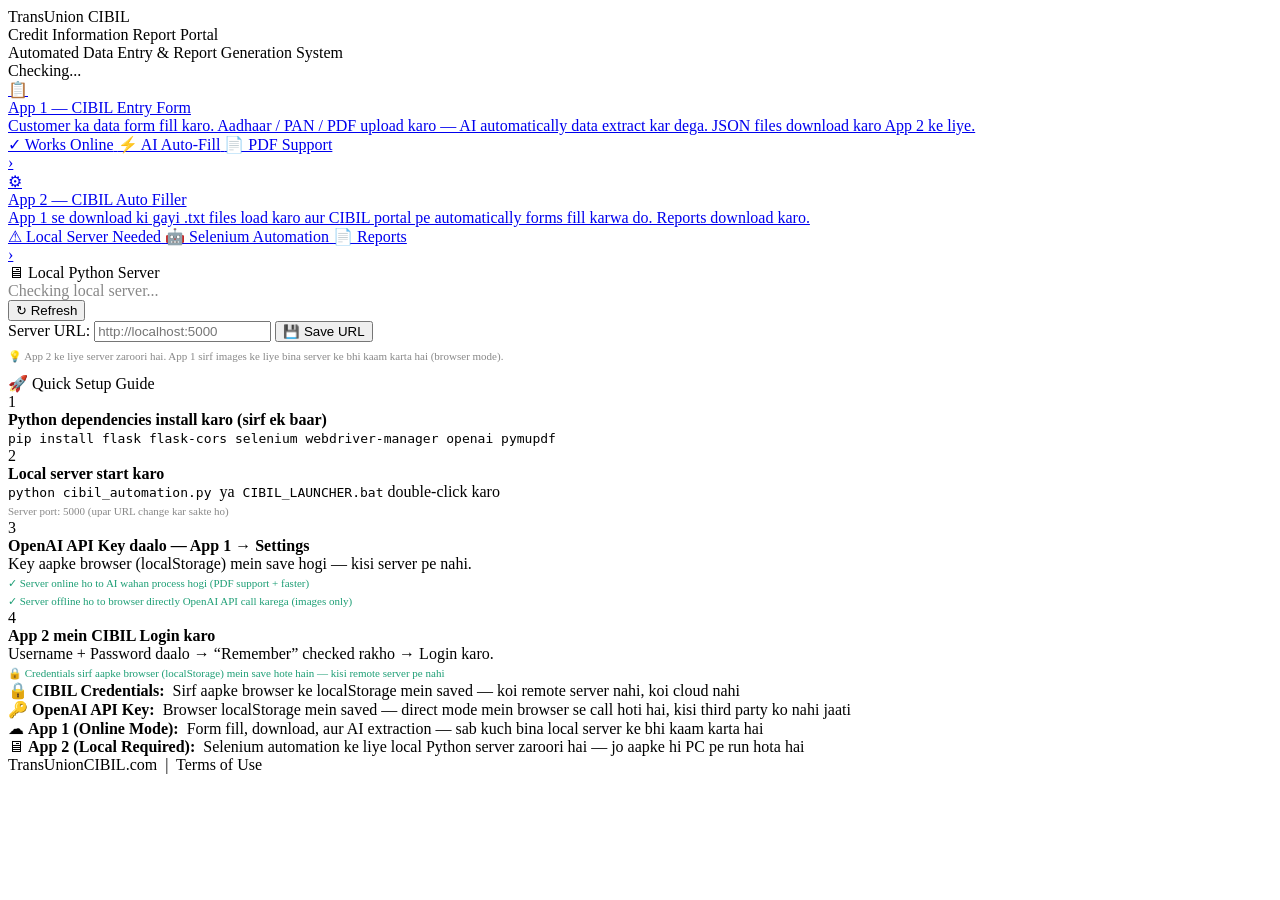
==== index.html @ ef6bb685 "Add files via upload" ====
<!DOCTYPE html>
<html lang="en">
<head>
<meta charset="UTF-8">
<meta name="viewport" content="width=device-width, initial-scale=1.0">
<title>CIBIL Portal — Home</title>
<link rel="stylesheet" href="css/common.css">
<link rel="stylesheet" href="css/home.css">
</head>
<body>

<div class="topbar">
  <div class="topbar-brand">
    <div class="topbar-logo-box">
      <span class="logo-text">TransUnion</span>
      <span class="logo-sub">CIBIL</span>
    </div>
    <div>
      <div class="brand-title">Credit Information Report Portal</div>
      <div class="brand-sub">Automated Data Entry &amp; Report Generation System</div>
    </div>
  </div>
  <div id="srvBadge" class="srv-badge srv-chk"><div class="dot"></div> Checking...</div>
</div>

<div class="home-content">

  <!-- ── APP CARDS ── -->
  <div class="app-cards">

    <a class="app-card" href="App1_CIBIL_Entry_Form.html">
      <div class="app-card-icon">&#128203;</div>
      <div class="app-card-body">
        <div class="app-card-title">App 1 &mdash; CIBIL Entry Form</div>
        <div class="app-card-desc">
          Customer ka data form fill karo. Aadhaar / PAN / PDF upload karo &mdash;
          AI automatically data extract kar dega. JSON files download karo App 2 ke liye.
        </div>
        <div class="app-card-features">
          <span class="feat-chip feat-online">&#10003; Works Online</span>
          <span class="feat-chip feat-ai">&#9889; AI Auto-Fill</span>
          <span class="feat-chip feat-docs">&#128196; PDF Support</span>
        </div>
      </div>
      <div class="app-card-arrow">&#8250;</div>
    </a>

    <a class="app-card" href="App2_CIBIL_Auto_Filler.html">
      <div class="app-card-icon">&#9881;</div>
      <div class="app-card-body">
        <div class="app-card-title">App 2 &mdash; CIBIL Auto Filler</div>
        <div class="app-card-desc">
          App 1 se download ki gayi .txt files load karo aur CIBIL portal pe
          automatically forms fill karwa do. Reports download karo.
        </div>
        <div class="app-card-features">
          <span class="feat-chip feat-warn">&#9888; Local Server Needed</span>
          <span class="feat-chip feat-ai">&#129302; Selenium Automation</span>
          <span class="feat-chip feat-docs">&#128196; Reports</span>
        </div>
      </div>
      <div class="app-card-arrow">&#8250;</div>
    </a>

  </div>

  <!-- ── SERVER STATUS ── -->
  <div class="panel-card">
    <div class="panel-title">&#128421; Local Python Server</div>

    <div class="server-status-row">
      <div id="srvDetailMsg" class="srv-detail-msg" style="color:#888">Checking local server...</div>
      <button class="btn-sm btn-teal-sm" onclick="checkHomeServer()">&#8635; Refresh</button>
    </div>

    <div class="srv-url-row">
      <label>Server URL:</label>
      <input type="text" id="serverUrlInput" placeholder="http://localhost:5000">
      <button class="btn-sm btn-green-sm" onclick="saveServerUrl()">&#128190; Save URL</button>
    </div>
    <p style="font-size:11px;color:#888;margin-top:8px">
      &#128161; App 2 ke liye server zaroori hai. App 1 sirf images ke liye bina server ke bhi kaam karta hai (browser mode).
    </p>
  </div>

  <!-- ── SETUP GUIDE ── -->
  <div class="panel-card">
    <div class="panel-title">&#128640; Quick Setup Guide</div>
    <div class="setup-steps">

      <div class="setup-step">
        <span class="step-num">1</span>
        <div class="step-body">
          <strong>Python dependencies install karo (sirf ek baar)</strong><br>
          <code>pip install flask flask-cors selenium webdriver-manager openai pymupdf</code>
        </div>
      </div>

      <div class="setup-step">
        <span class="step-num">2</span>
        <div class="step-body">
          <strong>Local server start karo</strong><br>
          <code>python cibil_automation.py</code> &nbsp;ya&nbsp; <code>CIBIL_LAUNCHER.bat</code> double-click karo<br>
          <span style="color:#888;font-size:11px">Server port: 5000 (upar URL change kar sakte ho)</span>
        </div>
      </div>

      <div class="setup-step">
        <span class="step-num">3</span>
        <div class="step-body">
          <strong>OpenAI API Key daalo — App 1 &rarr; Settings</strong><br>
          Key aapke browser (localStorage) mein save hogi &mdash; kisi server pe nahi.<br>
          <span style="color:#1D9E75;font-size:11px">
            &#10003; Server online ho to AI wahan process hogi (PDF support + faster)<br>
            &#10003; Server offline ho to browser directly OpenAI API call karega (images only)
          </span>
        </div>
      </div>

      <div class="setup-step">
        <span class="step-num">4</span>
        <div class="step-body">
          <strong>App 2 mein CIBIL Login karo</strong><br>
          Username + Password daalo &rarr; &ldquo;Remember&rdquo; checked rakho &rarr; Login karo.<br>
          <span style="color:#1D9E75;font-size:11px">
            &#128274; Credentials sirf aapke browser (localStorage) mein save hote hain &mdash; kisi remote server pe nahi
          </span>
        </div>
      </div>

    </div>
  </div>

  <!-- ── SECURITY INFO ── -->
  <div class="info-chips">
    <div class="info-chip">
      &#128274; <strong>CIBIL Credentials:</strong>&nbsp;
      Sirf aapke browser ke localStorage mein saved &mdash; koi remote server nahi, koi cloud nahi
    </div>
    <div class="info-chip">
      &#128273; <strong>OpenAI API Key:</strong>&nbsp;
      Browser localStorage mein saved &mdash; direct mode mein browser se call hoti hai, kisi third party ko nahi jaati
    </div>
    <div class="info-chip">
      &#9729; <strong>App 1 (Online Mode):</strong>&nbsp;
      Form fill, download, aur AI extraction &mdash; sab kuch bina local server ke bhi kaam karta hai
    </div>
    <div class="info-chip">
      &#128421; <strong>App 2 (Local Required):</strong>&nbsp;
      Selenium automation ke liye local Python server zaroori hai &mdash; jo aapke hi PC pe run hota hai
    </div>
  </div>

</div>

<div class="footer">TransUnionCIBIL.com &nbsp;|&nbsp; Terms of Use</div>

<script src="js/config.js"></script>
<script>
// ── Init ────────────────────────────────────────────────────
document.getElementById('serverUrlInput').value =
  localStorage.getItem(LS.SERVER_URL) || 'http://localhost:5000';

async function checkHomeServer() {
  const badge  = document.getElementById('srvBadge');
  const detail = document.getElementById('srvDetailMsg');
  badge.className  = 'srv-badge srv-chk';
  badge.innerHTML  = '<div class="dot"></div> Checking...';
  detail.textContent = 'Checking...';
  detail.style.color = '#888';
  try {
    const r = await fetch(SERVER + '/ping', { signal: AbortSignal.timeout(3000) });
    const d = await r.json();
    badge.className = 'srv-badge srv-ok';
    badge.innerHTML = '<div class="dot"></div> Server Online';
    detail.textContent = '✓ Server online — AI: ' + (d.ai_provider || 'N/A') +
                         ' | Selenium: ' + (d.selenium ? 'OK' : 'Not installed');
    detail.style.color = '#1a6b3a';
  } catch {
    badge.className = 'srv-badge srv-err';
    badge.innerHTML = '<div class="dot"></div> Server Offline';
    detail.textContent = '✗ Server offline — App 1 browser mode mein kaam karega. ' +
                         'App 2 ke liye cibil_automation.py chalao.';
    detail.style.color = '#c0392b';
  }
}

function saveServerUrl() {
  const val = document.getElementById('serverUrlInput').value.trim();
  if (!val) return;
  localStorage.setItem(LS.SERVER_URL, val);
  const btn = event.target;
  btn.textContent = '✓ Saved!';
  setTimeout(() => btn.textContent = '💾 Save URL', 2000);
}

checkHomeServer();
</script>
</body>
</html>
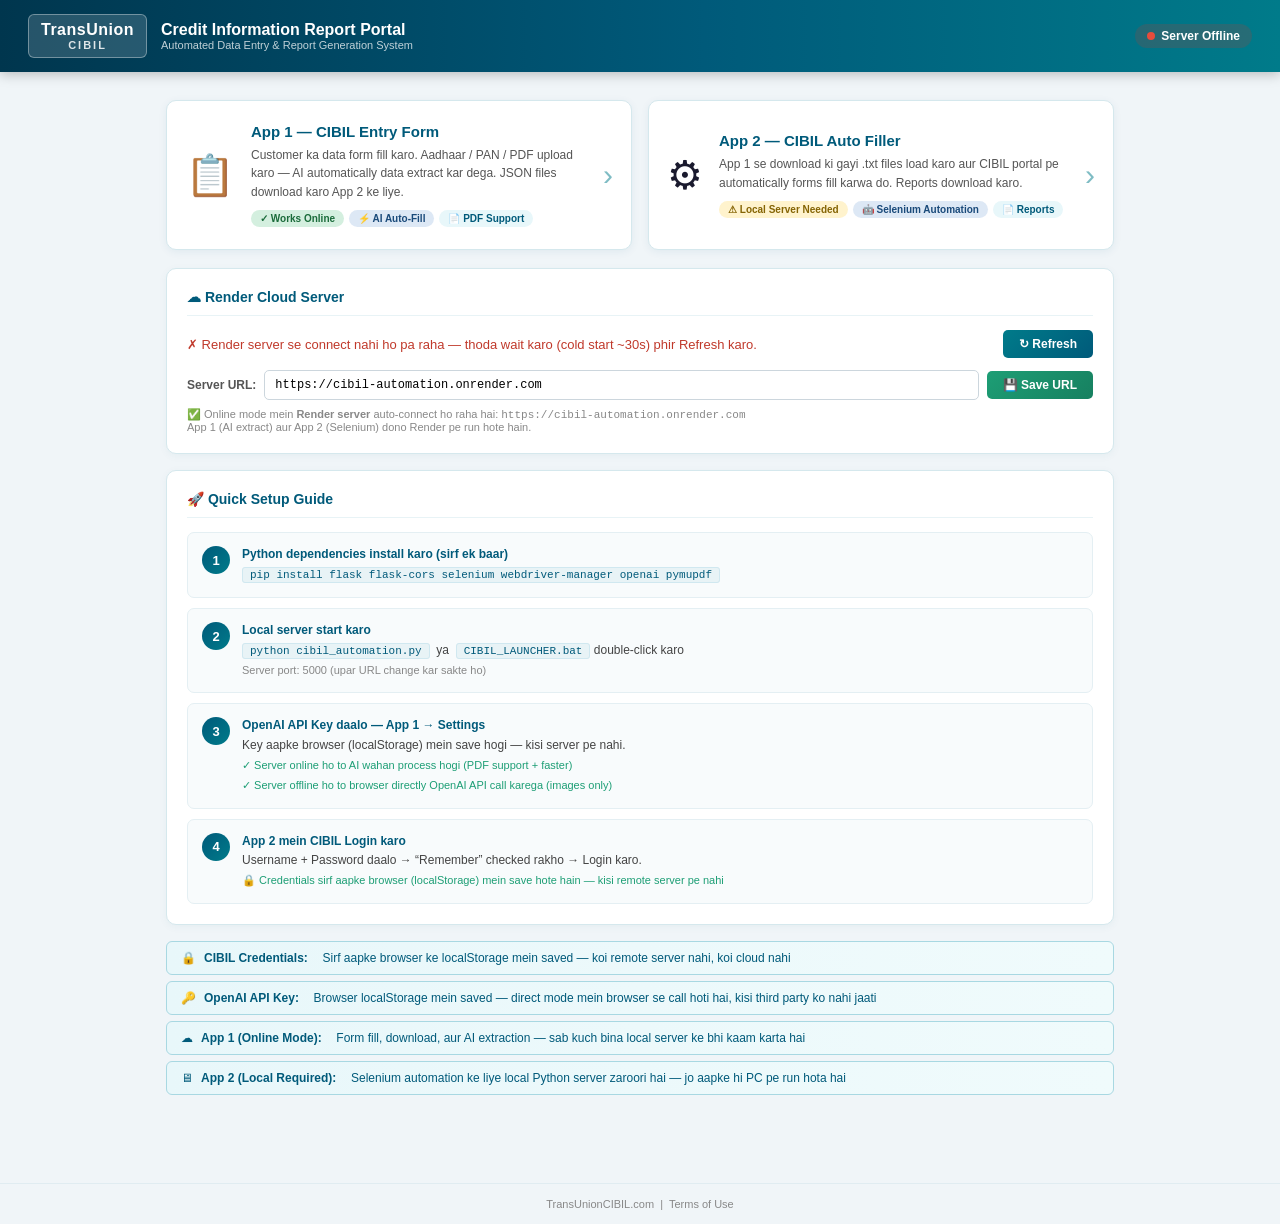
==== commit c638ab66: "Fix: auto-connect to Render server when running online (GitHub Pages) - config.js: detect localhost " ====
--- a/index.html
+++ b/index.html
@@ -66,19 +66,19 @@
 
   <!-- ── SERVER STATUS ── -->
   <div class="panel-card">
-    <div class="panel-title">&#128421; Local Python Server</div>
+    <div class="panel-title" id="serverPanelTitle">&#128421; Server Status</div>
 
     <div class="server-status-row">
-      <div id="srvDetailMsg" class="srv-detail-msg" style="color:#888">Checking local server...</div>
+      <div id="srvDetailMsg" class="srv-detail-msg" style="color:#888">Checking server...</div>
       <button class="btn-sm btn-teal-sm" onclick="checkHomeServer()">&#8635; Refresh</button>
     </div>
 
     <div class="srv-url-row">
       <label>Server URL:</label>
-      <input type="text" id="serverUrlInput" placeholder="http://localhost:5000">
+      <input type="text" id="serverUrlInput" placeholder="https://cibil-automation.onrender.com">
       <button class="btn-sm btn-green-sm" onclick="saveServerUrl()">&#128190; Save URL</button>
     </div>
-    <p style="font-size:11px;color:#888;margin-top:8px">
+    <p id="serverHint" style="font-size:11px;color:#888;margin-top:8px">
       &#128161; App 2 ke liye server zaroori hai. App 1 sirf images ke liye bina server ke bhi kaam karta hai (browser mode).
     </p>
   </div>
@@ -158,8 +158,25 @@
 <script src="js/config.js"></script>
 <script>
 // ── Init ────────────────────────────────────────────────────
-document.getElementById('serverUrlInput').value =
-  localStorage.getItem(LS.SERVER_URL) || 'http://localhost:5000';
+const _isOnline = (location.hostname !== 'localhost' && location.hostname !== '127.0.0.1' && location.hostname !== '');
+
+// Input mein current SERVER dikhao (auto-detected ya user-saved)
+document.getElementById('serverUrlInput').value = SERVER;
+
+// Online mode pe panel title aur hint update karo
+if (_isOnline) {
+  const title = document.getElementById('serverPanelTitle');
+  if (title) title.innerHTML = '&#9729; Render Cloud Server';
+  const hint = document.getElementById('serverHint');
+  if (hint) hint.innerHTML =
+    '&#9989; Online mode mein <strong>Render server</strong> auto-connect ho raha hai: <code>' + RENDER_SERVER + '</code><br>' +
+    'App 1 (AI extract) aur App 2 (Selenium) dono Render pe run hote hain.';
+} else {
+  const hint = document.getElementById('serverHint');
+  if (hint) hint.innerHTML =
+    '&#128161; Local mode — <code>python cibil_automation.py</code> chalao. ' +
+    'App 1 browser mode mein bina server ke bhi kaam karta hai.';
+}
 
 async function checkHomeServer() {
   const badge  = document.getElementById('srvBadge');
@@ -169,18 +186,20 @@
   detail.textContent = 'Checking...';
   detail.style.color = '#888';
   try {
-    const r = await fetch(SERVER + '/ping', { signal: AbortSignal.timeout(3000) });
+    const r = await fetch(SERVER + '/ping', { signal: AbortSignal.timeout(5000) });
     const d = await r.json();
     badge.className = 'srv-badge srv-ok';
     badge.innerHTML = '<div class="dot"></div> Server Online';
     detail.textContent = '✓ Server online — AI: ' + (d.ai_provider || 'N/A') +
-                         ' | Selenium: ' + (d.selenium ? 'OK' : 'Not installed');
+                         ' | Selenium: ' + (d.selenium ? 'OK' : 'Not installed') +
+                         (_isOnline ? ' | Render ✓' : ' | Local');
     detail.style.color = '#1a6b3a';
   } catch {
     badge.className = 'srv-badge srv-err';
     badge.innerHTML = '<div class="dot"></div> Server Offline';
-    detail.textContent = '✗ Server offline — App 1 browser mode mein kaam karega. ' +
-                         'App 2 ke liye cibil_automation.py chalao.';
+    detail.textContent = _isOnline
+      ? '✗ Render server se connect nahi ho pa raha — thoda wait karo (cold start ~30s) phir Refresh karo.'
+      : '✗ Server offline — App 1 browser mode mein kaam karega. App 2 ke liye cibil_automation.py chalao.';
     detail.style.color = '#c0392b';
   }
 }
--- a/css/common.css
+++ b/css/common.css
@@ -0,0 +1,15 @@
+/* ─────────────────────────────────────────────
+   common.css  —  Shared base styles
+   CIBIL Generation Tool  |  App1 + App2
+───────────────────────────────────────────── */
+
+*{box-sizing:border-box;margin:0;padding:0}
+
+/* ── Spinner (used in App1 AI extract) ── */
+.spinner{
+  display:inline-block;width:12px;height:12px;
+  border:2px solid #ccc;border-top-color:#007B8A;
+  border-radius:50%;animation:spin .7s linear infinite;
+  vertical-align:middle;margin-right:3px
+}
+@keyframes spin{to{transform:rotate(360deg)}}
--- a/css/home.css
+++ b/css/home.css
@@ -0,0 +1,193 @@
+/* ─────────────────────────────────────────────
+   home.css  —  Landing / Home page styles
+   CIBIL Generation Tool
+───────────────────────────────────────────── */
+
+body {
+  font-family: -apple-system, BlinkMacSystemFont, 'Segoe UI', sans-serif;
+  background: #f0f5f8;
+  color: #1a1a2e;
+  min-height: 100vh;
+}
+
+/* ── Topbar ─────────────────────────────────── */
+.topbar {
+  background: linear-gradient(90deg, #00364e 0%, #005a7a 55%, #007B8A 100%);
+  color: #fff;
+  padding: 14px 28px;
+  display: flex;
+  align-items: center;
+  justify-content: space-between;
+  box-shadow: 0 2px 12px rgba(0,0,0,.25);
+  position: sticky;
+  top: 0;
+  z-index: 100;
+}
+
+.topbar-brand    { display: flex; align-items: center; gap: 14px; }
+.topbar-logo-box {
+  background: rgba(255,255,255,.15);
+  border: 1.5px solid rgba(255,255,255,.35);
+  border-radius: 6px;
+  padding: 6px 12px;
+  display: flex;
+  flex-direction: column;
+  align-items: center;
+  line-height: 1.1;
+}
+.logo-text   { font-size: 16px; font-weight: 800; letter-spacing: .5px; }
+.logo-sub    { font-size: 11px; font-weight: 600; opacity: .85; letter-spacing: 2px; }
+.brand-title { font-size: 16px; font-weight: 700; }
+.brand-sub   { font-size: 11px; opacity: .75; }
+
+/* ── Server badge ───────────────────────────── */
+.srv-badge {
+  display: flex; align-items: center; gap: 6px;
+  font-size: 12px; font-weight: 600;
+  padding: 5px 12px; border-radius: 20px; white-space: nowrap;
+}
+.srv-badge .dot { width: 8px; height: 8px; border-radius: 50%; }
+.srv-ok  { background: rgba(29,158,117,.2); }  .srv-ok  .dot { background: #1D9E75; }
+.srv-err { background: rgba(192,57,43,.2); }   .srv-err .dot { background: #e74c3c; }
+.srv-chk { background: rgba(255,255,255,.1); } .srv-chk .dot { background: #f39c12; animation: pulse 1.2s ease-in-out infinite; }
+@keyframes pulse { 0%,100%{opacity:1} 50%{opacity:.3} }
+
+/* ── Content container ──────────────────────── */
+.home-content {
+  max-width: 980px;
+  margin: 28px auto;
+  padding: 0 16px 40px;
+}
+
+/* ── App Cards ──────────────────────────────── */
+.app-cards {
+  display: grid;
+  grid-template-columns: 1fr 1fr;
+  gap: 16px;
+  margin-bottom: 18px;
+}
+@media (max-width: 640px) { .app-cards { grid-template-columns: 1fr; } }
+
+.app-card {
+  display: flex;
+  align-items: center;
+  gap: 16px;
+  background: #fff;
+  border: 1.5px solid #d5e8ed;
+  border-radius: 10px;
+  padding: 22px 18px;
+  text-decoration: none;
+  color: inherit;
+  box-shadow: 0 2px 8px rgba(0,90,122,.07);
+  transition: transform .15s, box-shadow .15s, border-color .15s;
+  cursor: pointer;
+}
+.app-card:hover {
+  transform: translateY(-3px);
+  box-shadow: 0 8px 24px rgba(0,90,122,.17);
+  border-color: #007B8A;
+}
+.app-card-icon  { font-size: 40px; flex-shrink: 0; }
+.app-card-body  { flex: 1; }
+.app-card-title { font-size: 15px; font-weight: 700; color: #005a7a; margin-bottom: 6px; }
+.app-card-desc  { font-size: 12px; color: #555; line-height: 1.55; margin-bottom: 9px; }
+
+.app-card-features { display: flex; gap: 5px; flex-wrap: wrap; }
+.feat-chip   { font-size: 10px; font-weight: 600; padding: 3px 9px; border-radius: 10px; }
+.feat-online { background: #d4efdf; color: #1a6b3a; }
+.feat-ai     { background: #dde8f5; color: #1a4a7a; }
+.feat-docs   { background: #e8f7fa; color: #005a7a; }
+.feat-warn   { background: #fff3cd; color: #856404; }
+
+.app-card-arrow { font-size: 30px; color: #007B8A; font-weight: 300; flex-shrink: 0; opacity: .5; }
+.app-card:hover .app-card-arrow { opacity: 1; }
+
+/* ── Panel cards (Server, Setup, Info) ─────── */
+.panel-card {
+  background: #fff;
+  border: 1.5px solid #d5e8ed;
+  border-radius: 10px;
+  padding: 20px;
+  margin-bottom: 16px;
+  box-shadow: 0 2px 8px rgba(0,90,122,.05);
+}
+.panel-title {
+  font-size: 14px; font-weight: 700; color: #005a7a;
+  margin-bottom: 14px;
+  padding-bottom: 10px;
+  border-bottom: 1px solid #e8f3f6;
+  display: flex; align-items: center; gap: 8px;
+}
+
+/* ── Server panel ───────────────────────────── */
+.server-status-row {
+  display: flex; align-items: center; gap: 10px; margin-bottom: 12px;
+}
+.srv-detail-msg { flex: 1; font-size: 13px; }
+
+.srv-url-row {
+  display: flex; align-items: center; gap: 8px; flex-wrap: wrap;
+}
+.srv-url-row label { font-size: 12px; font-weight: 600; color: #555; white-space: nowrap; }
+.srv-url-row input {
+  flex: 1; min-width: 200px;
+  padding: 7px 10px;
+  border: 1.5px solid #ccd6dd; border-radius: 5px;
+  font-size: 12px; font-family: monospace;
+  outline: none;
+}
+.srv-url-row input:focus { border-color: #007B8A; }
+
+.btn-sm {
+  border: none; border-radius: 5px;
+  padding: 7px 16px; font-size: 12px; font-weight: 700;
+  cursor: pointer; white-space: nowrap;
+  transition: opacity .15s, transform .1s;
+}
+.btn-sm:hover { opacity: .87; transform: translateY(-1px); }
+.btn-teal-sm  { background: linear-gradient(135deg,#007B8A,#005a7a); color: #fff; }
+.btn-green-sm { background: linear-gradient(135deg,#1D9E75,#178060); color: #fff; }
+
+/* ── Setup steps ────────────────────────────── */
+.setup-steps { display: flex; flex-direction: column; gap: 10px; }
+.setup-step {
+  display: flex; align-items: flex-start; gap: 12px;
+  padding: 12px 14px;
+  background: #f8fbfc;
+  border-radius: 7px;
+  border: 1px solid #e4eff3;
+}
+.step-num {
+  width: 28px; height: 28px; border-radius: 50%;
+  background: linear-gradient(135deg,#005a7a,#007B8A);
+  color: #fff; font-size: 13px; font-weight: 700;
+  display: flex; align-items: center; justify-content: center;
+  flex-shrink: 0; margin-top: 1px;
+}
+.step-body       { font-size: 12px; color: #444; line-height: 1.65; }
+.step-body strong { color: #005a7a; }
+.step-body code  {
+  background: #e8f3f6; border: 1px solid #d0e8f0;
+  border-radius: 3px; padding: 1px 7px;
+  font-size: 11px; font-family: 'Consolas', monospace; color: #005a7a;
+}
+
+/* ── Info chips row ─────────────────────────── */
+.info-chips { display: flex; flex-direction: column; gap: 6px; margin-bottom: 20px; }
+.info-chip {
+  background: linear-gradient(90deg,#e8f7fa,#f0fbfc);
+  border: 1px solid #a8d8e2;
+  border-radius: 6px;
+  padding: 9px 14px;
+  font-size: 12px; color: #005a7a;
+  display: flex; align-items: center; gap: 8px;
+}
+
+/* ── Footer ─────────────────────────────────── */
+.footer {
+  text-align: center;
+  padding: 14px;
+  font-size: 11px;
+  color: #888;
+  border-top: 1px solid #e0ecf1;
+}
